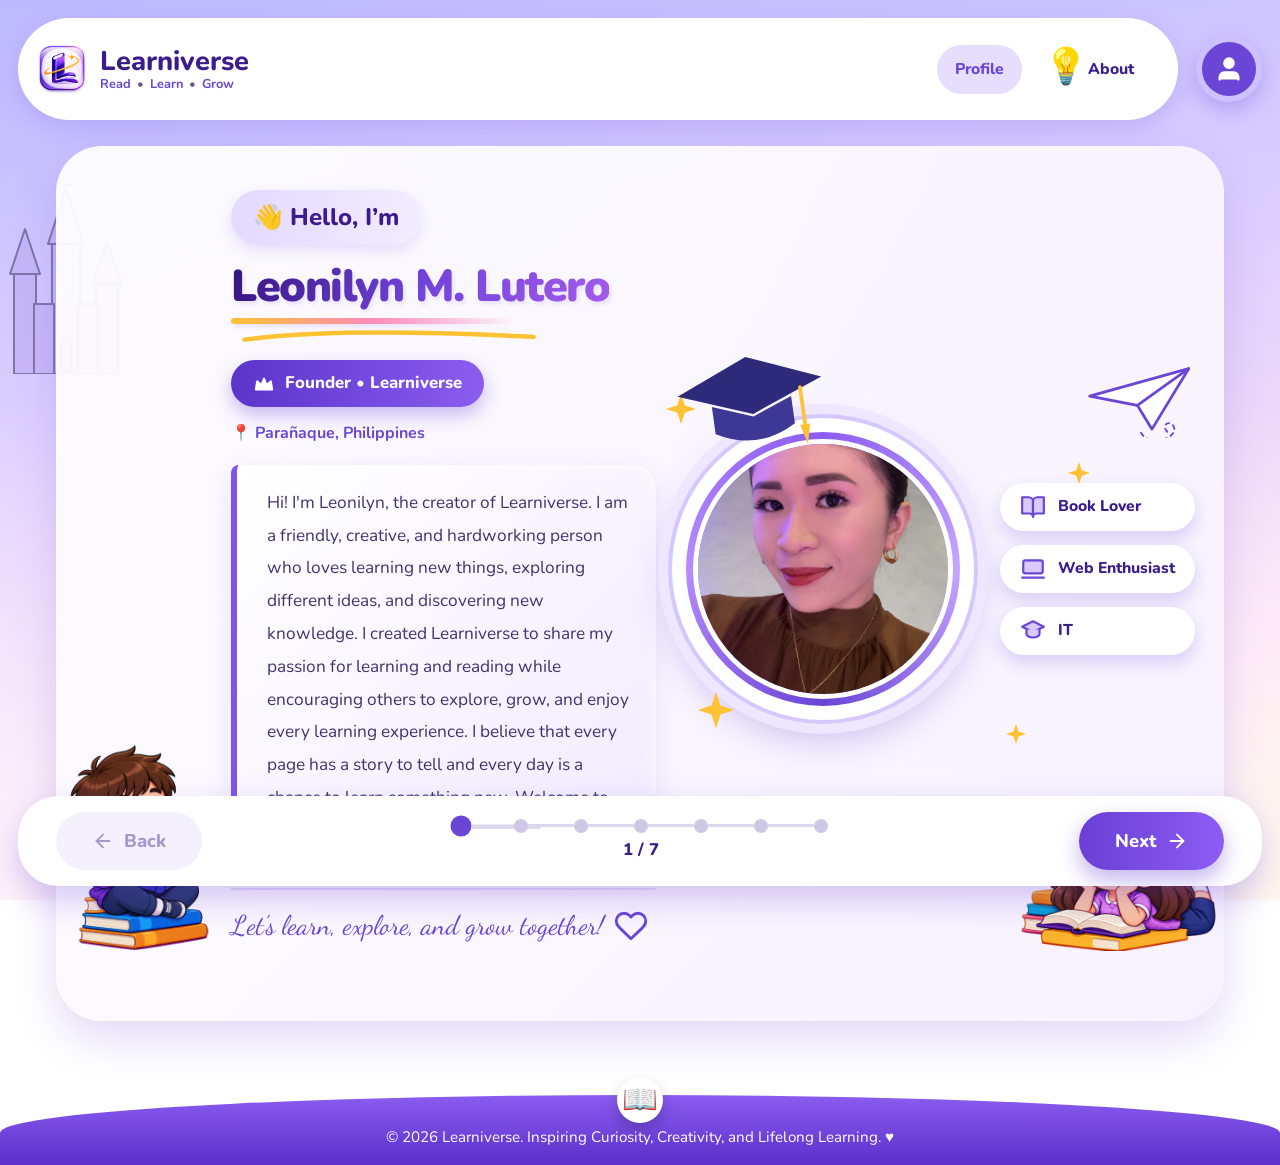
==== index.html @ 3f9af064 "Update print statement from 'Hello' to 'Goodbye'" ====
<!DOCTYPE html>
<html lang="en">
<head>
  <meta charset="UTF-8">
  <meta name="viewport" content="width=device-width, initial-scale=1">
  <title>Leonilyn M. Lutero – Founder, Learniverse</title>
  <link rel="icon" href="LOOGO.png">
  <link rel="preconnect" href="https://fonts.googleapis.com">
  <link href="https://fonts.googleapis.com/css2?family=Nunito:wght@500;700;800&family=Dancing+Script:wght@600&display=swap" rel="stylesheet">
  <link rel="stylesheet" href="style.css">
</head>
<body>

  <!-- TOP BAR -->
  <header class="topbar">
    <div class="nav-pill">
      <a href="index.html" class="brand">
        <img src="LOOGO.png" alt="Learniverse logo"
             onerror="this.replaceWith(Object.assign(document.createElement('span'),{className:'logo-fallback',textContent:'📖'}))">
        <span class="brand-text"><strong>Learniverse</strong><small>Read <i>•</i> Learn <i>•</i> Grow</small></span>
      </a>
<nav class="tabs" aria-label="Main Pages">
  <a href="index.html" class="active">
    <span class="ico"></span> Profile
  </a>

  <a href="about-learniverse.html">
    <span class="ico">💡</span> About
  </a>
</nav>

    </div>
    <button class="avatar-btn" data-go="0" aria-label="Profile">
      <svg viewBox="0 0 24 24"><path d="M20 21v-2a4 4 0 0 0-4-4H8a4 4 0 0 0-4 4v2"/><circle cx="12" cy="7" r="4"/></svg>
    </button>
  </header>

  <!-- STAGE -->
  <main class="stage" id="stage">

    <!-- decorations -->
    <svg class="castle" viewBox="0 0 120 190" aria-hidden="true">
      <g fill="#b9a6f0">
        <rect x="8" y="90" width="22" height="100"/><polygon points="4,90 19,45 34,90"/>
        <rect x="46" y="60" width="28" height="130"/><polygon points="42,60 60,5 78,60"/>
        <rect x="90" y="100" width="22" height="90"/><polygon points="86,100 101,58 116,100"/>
        <rect x="28" y="120" width="20" height="70"/><rect x="72" y="120" width="20" height="70"/>
      </g>
      <path d="M55 190v-30a5 5 0 0 1 10 0v30z" fill="#8f78db"/>
      <line x1="60" y1="5" x2="60" y2="-8" stroke="#8f78db" stroke-width="2"/>
      <polygon points="60,-8 76,-3 60,2" fill="#e58ac6"/>
    </svg>

    <!-- BOY CHARACTER -->
<img
  src="learniverse-boy.png"
  alt="Boy reading a book"
  class="kid boy"
>
    <!-- GIRL CHARACTER -->
<img
  src="learniverse-girl.png"
  alt="Girl reading a book"
  class="kid girl"
>

    <!-- 1. HOME -->
    <section class="panel home active">
      <div class="home-grid">
        <div class="home-text">
          <p class="hello"><span class="wave">👋</span> Hello, I’m</p>
          <h1>Leonilyn M. Lutero</h1>
          <svg class="swoosh" viewBox="0 0 340 20" aria-hidden="true"><path d="M6 13 C 90 2, 220 4, 334 10" stroke="#ffc233" stroke-width="5" fill="none" stroke-linecap="round"/></svg>

          <div class="pill-row">
            <p class="founder"><svg viewBox="0 0 24 24"><path d="M3 18h18l-1.5-9-4.5 4-3-7-3 7-4.5-4z"/></svg> Founder • Learniverse</p>
            <p class="place">📍 Parañaque, Philippines</p>
          </div>

          <p class="about">
   Hi! I'm Leonilyn, the creator of Learniverse. I am a friendly, creative, and hardworking person 
   who loves learning new things, exploring different ideas, and discovering new knowledge. I created 
   Learniverse to share my passion for learning and reading while encouraging others to explore, grow, 
   and enjoy every learning experience. I believe that every page has a story to tell and every day is 
   a chance to learn something new. Welcome to my little world of knowledge and imagination!
          </p>
          <p class="script">Let’s learn, explore, and grow together! <svg viewBox="0 0 24 24"><path d="M20.8 4.6a5.5 5.5 0 0 0-7.8 0L12 5.7l-1-1.1a5.5 5.5 0 0 0-7.8 7.8l1 1.1L12 21l7.8-7.5 1-1.1a5.5 5.5 0 0 0 0-7.8z"/></svg></p>
        </div>

        <div class="photo-stage">
          <svg class="cap" viewBox="0 0 120 90" aria-hidden="true">
            <polygon points="60,6 118,30 60,52 2,30" fill="#2e2a7a"/>
            <path d="M28 42 V64 Q60 82 92 64 V42 L60 54Z" fill="#3d3796"/>
            <path d="M100 36 V66" stroke="#ffc233" stroke-width="3"/><path d="M96 66 L100 82 L104 66Z" fill="#ffc233"/>
          </svg>
          <svg class="plane" viewBox="0 0 120 80" aria-hidden="true">
            <path d="M4 34 L112 4 L72 70 L56 44Z" fill="#fff" stroke="#6a45d6" stroke-width="3" stroke-linejoin="round"/>
            <path d="M112 4 L56 44" stroke="#6a45d6" stroke-width="3"/>
            <path d="M60 74 C 70 90, 100 80, 96 68 C 92 58, 80 66, 90 74" stroke="#6a45d6" stroke-width="2" fill="none" stroke-dasharray="4 5"/>
          </svg>
          <svg class="star s1" viewBox="0 0 24 24"><path d="M12 0 L15 9 L24 12 L15 15 L12 24 L9 15 L0 12 L9 9Z"/></svg>
          <svg class="star s2" viewBox="0 0 24 24"><path d="M12 0 L15 9 L24 12 L15 15 L12 24 L9 15 L0 12 L9 9Z"/></svg>
          <svg class="star s3" viewBox="0 0 24 24"><path d="M12 0 L15 9 L24 12 L15 15 L12 24 L9 15 L0 12 L9 9Z"/></svg>
          <svg class="star s4" viewBox="0 0 24 24"><path d="M12 0 L15 9 L24 12 L15 15 L12 24 L9 15 L0 12 L9 9Z"/></svg>

          <div class="ring-outer"><div class="ring-inner">
            <img src="Ley.jpg" alt="Leonilyn M. Lutero" class="photo"
                 onerror="this.replaceWith(Object.assign(document.createElement('div'),{className:'photo fallback',textContent:'👩‍💻'}))">
          </div></div>
<section class="panel contact">
      <h2>Let’s Connect</h2><svg class="swoosh sm" viewBox="0 0 340 20"><path d="M6 13 C 90 2, 220 4, 334 10" stroke="#ffc233" stroke-width="5" fill="none" stroke-linecap="round"/></svg>
      <p class="intro">Interested in Learniverse or want to collaborate? I would love to hear from you.</p>
      <!-- Replace with your real email address -->
      <a href="mailto:your.email@example.com" class="btn primary">your.email@example.com</a>
      <a href="store.html" class="btn soft">Visit Learniverse</a>
    </section>
          <div class="chips">
            <span class="chip"><svg viewBox="0 0 24 24"><path d="M2 3h6a4 4 0 0 1 4 4v14a3 3 0 0 0-3-3H2z"/><path d="M22 3h-6a4 4 0 0 0-4 4v14a3 3 0 0 1 3-3h7z"/></svg>Book Lover</span>
            <span class="chip"><svg viewBox="0 0 24 24"><rect x="3" y="4" width="18" height="12" rx="2"/><line x1="2" y1="20" x2="22" y2="20"/></svg>Web Enthusiast</span>
            <span class="chip"><svg viewBox="0 0 24 24"><polygon points="12 3 2 8 12 13 22 8"/><path d="M6 10.5V15c0 1.5 3 3 6 3s6-1.5 6-3v-4.5"/></svg>IT</span>
          </div>
        </div>
      </div>
    </section>

   <!-- 2. BOOKS -->
    <section class="panel">
      <h2>Our Books</h2><svg class="swoosh sm" viewBox="0 0 340 20"><path d="M6 13 C 90 2, 220 4, 334 10" stroke="#ffc233" stroke-width="5" fill="none" stroke-linecap="round"/></svg>
      <p class="intro">Learniverse books cover 10 subjects from Kindergarten to Grade 10. Tap a subject to see its topics.</p>
      <div class="subjects">
      <a class="subject" href="topics.html?subject=0" style="--c:#ff7eb6">
        <span class="badge">📚</span>
        <h3>Language &amp; Reading</h3>
        <p>Letters, phonics, grammar, writing, and literature.</p>
        <span class="go">View topics <b>→</b></span>
      </a>
      <a class="subject" href="topics.html?subject=1" style="--c:#ffb703">
        <span class="badge">🔢</span>
        <h3>Mathematics &amp; Logic</h3>
        <p>Numbers, fractions, algebra, geometry, and problem solving.</p>
        <span class="go">View topics <b>→</b></span>
      </a>
      <a class="subject" href="topics.html?subject=2" style="--c:#4cb5f5">
        <span class="badge">🔬</span>
        <h3>Science &amp; Discovery</h3>
        <p>Plants, animals, matter, energy, Earth, and space.</p>
        <span class="go">View topics <b>→</b></span>
      </a>
      <a class="subject" href="topics.html?subject=3" style="--c:#9b5de5">
        <span class="badge">🎨</span>
        <h3>Arts &amp; Creativity</h3>
        <p>Drawing, music, dance, crafts, and theater.</p>
        <span class="go">View topics <b>→</b></span>
      </a>
      <a class="subject" href="topics.html?subject=4" style="--c:#3ddc97">
        <span class="badge">❤️</span>
        <h3>Life Skills &amp; Values</h3>
        <p>Kindness, safety, money smarts, and responsibility.</p>
        <span class="go">View topics <b>→</b></span>
      </a>
      <a class="subject" href="topics.html?subject=5" style="--c:#ff6b6b">
        <span class="badge">✍️</span>
        <h3>Filipino</h3>
        <p>Alpabeto, panitikan, wika, at pagsulat.</p>
        <span class="go">View topics <b>→</b></span>
      </a>
      <a class="subject" href="topics.html?subject=6" style="--c:#00bbf9">
        <span class="badge">🌏</span>
        <h3>Araling Panlipunan</h3>
        <p>Komunidad, kasaysayan, kultura, at ekonomiks.</p>
        <span class="go">View topics <b>→</b></span>
      </a>
      <a class="subject" href="topics.html?subject=7" style="--c:#6a45d6">
        <span class="badge">💻</span>
        <h3>Technology &amp; Computer Skills</h3>
        <p>Typing, internet, web design, and coding.</p>
        <span class="go">View topics <b>→</b></span>
      </a>
      <a class="subject" href="topics.html?subject=8" style="--c:#f15bb5">
        <span class="badge">🏃</span>
        <h3>Physical Education &amp; Health</h3>
        <p>Movement, fitness, sports, and healthy living.</p>
        <span class="go">View topics <b>→</b></span>
      </a>
      <a class="subject" href="topics.html?subject=9" style="--c:#ff9f1c">
        <span class="badge">🛠️</span>
        <h3>TLE / EPP &amp; Entrepreneurship</h3>
        <p>Home skills, gardening, crafts, and business ideas.</p>
        <span class="go">View topics <b>→</b></span>
      </a>
      </div>
    </section>

    <!-- 3. EXPLORE -->
    <section class="panel">
      <h2>Areas of Expertise</h2><svg class="swoosh sm" viewBox="0 0 340 20"><path d="M6 13 C 90 2, 220 4, 334 10" stroke="#ffc233" stroke-width="5" fill="none" stroke-linecap="round"/></svg>
      <p class="intro">My goal is to make learning more accessible, meaningful, and exciting for every child.</p>
      <div class="cards four">
        <article style="--c:#6a45d6"><span class="ico">💻</span><h3>Web Development</h3><p>Designing and building clean, responsive websites that are easy to use on any device.</p></article>
        <article style="--c:#ff7eb6"><span class="ico">📖</span><h3>Educational Content</h3><p>Organizing learning materials into clear categories that support children’s growth.</p></article>
        <article style="--c:#ffb703"><span class="ico">🎨</span><h3>Creative Design</h3><p>Combining color, layout, and imagery to create welcoming learning experiences.</p></article>
        <article style="--c:#3ddc97"><span class="ico">🚀</span><h3>Project Leadership</h3><p>Taking an idea from concept to a complete platform with a clear mission and vision.</p></article>
      </div>
    </section>

    <!-- 4. JOURNEY -->
    <section class="panel">
      <h2>My Journey</h2><svg class="swoosh sm" viewBox="0 0 340 20"><path d="M6 13 C 90 2, 220 4, 334 10" stroke="#ffc233" stroke-width="5" fill="none" stroke-linecap="round"/></svg>
      <div class="timeline">
        <div class="tl"><span class="tl-dot">1</span><div><h3>Discovering Technology</h3><p>Began exploring how websites are designed and built.</p></div></div>
        <div class="tl"><span class="tl-dot">2</span><div><h3>Identifying a Need</h3><p>Saw the importance of enjoyable, accessible reading resources for children.</p></div></div>
        <div class="tl"><span class="tl-dot">3</span><div><h3>Launching Learniverse</h3><p>Created an educational book platform organized into five learning areas.</p></div></div>
        <div class="tl"><span class="tl-dot">4</span><div><h3>Looking Ahead</h3><p>Expanding the library with more books and learning materials.</p></div></div>
      </div>
    </section>

    <!-- 5. VISION -->
    <section class="panel">
      <h2>Mission &amp; Vision</h2><svg class="swoosh sm" viewBox="0 0 340 20"><path d="M6 13 C 90 2, 220 4, 334 10" stroke="#ffc233" stroke-width="5" fill="none" stroke-linecap="round"/></svg>
      <div class="two-col">
        <div class="box"><span class="ico">🎯</span><h3>Our Mission</h3><p>To make learning accessible, enjoyable, and exciting for every child through educational books and creative learning materials.</p></div>
        <div class="box"><span class="ico">🔭</span><h3>Our Vision</h3><p>To become an inspiring online learning space where children can grow, explore their interests, and build a strong foundation for their future.</p></div>
      </div>
    </section>

    <!-- 6. CONTACT -->
    <section class="panel contact">
      <h2>Let’s Connect</h2><svg class="swoosh sm" viewBox="0 0 340 20"><path d="M6 13 C 90 2, 220 4, 334 10" stroke="#ffc233" stroke-width="5" fill="none" stroke-linecap="round"/></svg>
      <p class="intro">Interested in Learniverse or want to collaborate? I would love to hear from you.</p>
      <!-- Replace with your real email address -->
      <a href="mailto:your.email@example.com" class="btn primary">your.email@example.com</a>
      <a href="store.html" class="btn soft">Visit Learniverse</a>
    </section>

  </main>

  <!-- CONTROLS -->
  <div class="controls">
    <button class="btn soft" id="backBtn"><svg viewBox="0 0 24 24"><line x1="19" y1="12" x2="5" y2="12"/><polyline points="12 19 5 12 12 5"/></svg> Back</button>
    <div class="mid"><div class="dots" id="dots"></div><span class="counter" id="counter">1 / 6</span></div>
    <button class="btn primary" id="nextBtn"><span id="nextLabel">Next</span> <svg viewBox="0 0 24 24"><line x1="5" y1="12" x2="19" y2="12"/><polyline points="12 5 19 12 12 19"/></svg></button>
  </div>

  <footer class="site-footer">
    <span class="foot-book">📖</span>
    <p>© 2026 Learniverse. Inspiring Curiosity, Creativity, and Lifelong Learning. ♥</p>
  </footer>

  <script src="auth.js"></script>
</body>
</html>
---- style.css ----
:root {
  --deep: #3b1c8c;
  --purple: #6a45d6;
  --violet: #7c4ddb;
  --lav: #e7defd;
  --lav2: #f3eeff;
  --text: #2b2455;
  --muted: #6d5a86;
  --yellow: #ffc233;
  --pink: #ff5fa2;
}

* { box-sizing: border-box; }
html { scroll-behavior: smooth; }

body {
  margin: 0; min-height: 100vh;
  display: flex; flex-direction: column;
  font-family: "Nunito", "Trebuchet MS", "Segoe UI", Arial, sans-serif;
  color: var(--text); line-height: 1.6;
  background:
    radial-gradient(ellipse at 10% 100%, #ffffffaa 0, transparent 40%),
    radial-gradient(ellipse at 90% 100%, #ffffffaa 0, transparent 40%),
    linear-gradient(170deg, #bdb9ff 0%, #dccfff 38%, #ffe3f3 78%, #fff1d9 100%);
  background-attachment: fixed;
  overflow-x: hidden;
}
svg { fill: none; stroke: currentColor; stroke-width: 2; stroke-linecap: round; stroke-linejoin: round; }

/* ===== Top bar ===== */
.topbar { display: flex; align-items: center; gap: 18px; max-width: 1400px; width: 100%; margin: 18px auto 0; padding: 0 18px; }
.nav-pill {
  flex: 1; display: flex; align-items: center; justify-content: space-between; gap: 14px;
  background: #fff; border-radius: 999px; padding: 8px 26px 8px 18px;
  box-shadow: 0 8px 24px rgba(106, 69, 214, .18);
}
.brand { display: flex; align-items: center; gap: 12px; text-decoration: none; color: var(--deep); }
.brand img { height: 52px; width: auto; }
.logo-fallback { font-size: 2.2rem; }
.brand-text { display: flex; flex-direction: column; line-height: 1.1; }
.brand-text strong { font-size: 1.7rem; font-weight: 800; color: var(--deep); }
.brand-text small { font-size: .8rem; font-weight: 700; color: var(--purple); }
.brand-text i { font-style: normal; margin: 0 3px; color: var(--muted); }


/* ===== Main Navigation ===== */
.tabs {
  display: flex;
  align-items: center;
  gap: 4px;
}

.tabs a {
  display: flex;
  align-items: center;
  justify-content: center;
  text-decoration: none;
  font: inherit;
  font-weight: 800;
  font-size: .98rem;
  color: var(--deep);
  padding: 12px 18px;
  border-radius: 999px;
  transition: background .2s, transform .15s;
  white-space: nowrap;
}

.tabs a:hover {
  background: var(--lav2);
  transform: translateY(-1px);
}

.tabs a.active {
  background: var(--lav);
  color: var(--purple);
}


.avatar-btn {
  flex: 0 0 auto; width: 66px; height: 66px; border-radius: 50%; cursor: pointer;
  border: 6px solid #cdc2ff; background: var(--purple); color: #fff;
  display: flex; align-items: center; justify-content: center;
  box-shadow: 0 8px 20px rgba(106, 69, 214, .3);
}
.avatar-btn svg { width: 28px; height: 28px; fill: #fff; }

/* ===== Stage + cards ===== */
.stage { position: relative; flex: 1; max-width: 1400px; width: 100%; margin: 26px auto 0; padding: 0 56px; }

.panel {
  display: none; position: relative; z-index: 2;
  min-height: 540px;
  background: linear-gradient(135deg, #ffffffee, #f7f1ffee);
  border-radius: 46px; padding: 44px 64px 74px;
  box-shadow: 0 18px 44px rgba(106, 69, 214, .2);
}
.panel.active { display: block; animation: slideIn .5s ease; }
.panel.back.active { animation: slideBack .5s ease; }
@keyframes slideIn   { from { opacity: 0; transform: translateX(46px); }  to { opacity: 1; transform: none; } }
@keyframes slideBack { from { opacity: 0; transform: translateX(-46px); } to { opacity: 1; transform: none; } }

h1, h2, h3 { color: var(--deep); margin: 0; }
h2 { font-size: 2.3rem; font-weight: 800; }
.swoosh { display: block; width: 300px; max-width: 80%; height: 18px; stroke: none; margin: -4px 0 14px 8px; }
.swoosh.sm { width: 170px; margin-bottom: 18px; }
.intro { color: var(--muted); font-size: 1.08rem; margin: 0 0 22px; max-width: 640px; }

/* ===== Home ===== */
.panel.home { padding-left: 175px; padding-right: 28px; }
.home-grid { display: grid; grid-template-columns: minmax(0, 1fr) 530px; gap: 10px; align-items: center; }
.hello {
  display: inline-block; margin: 0 0 6px; padding: 8px 22px; border-radius: 999px;
  background: linear-gradient(90deg, #e4d9ff, #f3ecff);
  font-size: 1.5rem; font-weight: 800; color: var(--deep);
  box-shadow: 0 6px 14px rgba(106, 69, 214, .15);
}
.wave { display: inline-block; transform-origin: 70% 70%; animation: wave 2.4s ease-in-out infinite; }
@keyframes wave { 0%,60%,100% { transform: rotate(0); } 10%,30% { transform: rotate(16deg); } 20%,40% { transform: rotate(-10deg); } 50% { transform: rotate(8deg); } }

/* UNIQUE NAME DESIGN */
.home-text h1 {
  display: inline-block;
  position: relative;
  white-space: normal;
  font-size: clamp(2.2rem, 3.5vw, 3.5rem);
  font-weight: 900;
  line-height: 1.15;
  letter-spacing: -1.5px;
  margin: 10px 0 20px;

  background: linear-gradient(
    110deg,
    #35147e,
    #7143db,
    #a35bea
  );

  -webkit-background-clip: text;
  background-clip: text;
  color: transparent;

  filter: drop-shadow(2px 3px 2px #6a45d620);
}

.home-text h1::after {
  content: "";
  position: absolute;
  bottom: -12px;
  left: 0;
  width: 75%;
  height: 6px;
  border-radius: 20px;
  background: linear-gradient(
    90deg,
    #ffc233,
    #ff8bba,
    transparent
  );
}
.pill-row { display: flex; align-items: center; flex-wrap: wrap; gap: 14px; margin: 6px 0 18px; }
.founder {
  display: inline-flex; align-items: center; gap: 10px; margin: 0;
  background: linear-gradient(90deg, #5b34c9, #8b5cf0); color: #fff;
  padding: 10px 22px; border-radius: 999px; font-weight: 800; font-size: 1.05rem;
  box-shadow: 0 8px 18px rgba(106, 69, 214, .35);
}
.founder svg { width: 22px; height: 22px; fill: #fff; stroke: #fff; }
.place { margin: 0; font-weight: 700; color: var(--purple); }

/* UNIQUE LEARNIVERSE DESCRIPTION CARD */
.about {
  position: relative;
  font-size: 1.08rem;
  line-height: 1.9;
  color: #40336d;

  max-width: 580px;
  margin: 18px 0 18px;
  padding: 22px 25px 22px 30px;

  background: linear-gradient(
    135deg,
    #ffffffed,
    #f1eaffed
  );

  border-left: 6px solid #8054e8;
  border-radius: 8px 24px 24px 8px;

  box-shadow:
    0 8px 25px rgba(106, 69, 214, .12),
    inset 0 0 15px rgba(255, 255, 255, .8);

  transition: transform .3s ease, box-shadow .3s ease;
}

.about:hover {
  transform: translateY(-4px);
  box-shadow: 0 14px 30px rgba(106, 69, 214, .2);
}
.script {
  display: flex; align-items: center; gap: 10px; margin: 0; padding-top: 14px;
  border-top: 2px solid #e4dcf7; max-width: 560px;
  font-family: "Dancing Script", "Brush Script MT", "Segoe Script", cursive;
  font-size: 1.7rem; color: var(--purple); white-space: nowrap;
}
.script svg { width: 34px; height: 34px; flex: 0 0 auto; }

/* photo area */
.photo-stage { position: relative; display: flex; align-items: center; justify-content: center; min-height: 380px; }
.ring-outer {
  flex: 0 0 auto; aspect-ratio: 1; width: 310px; height: 310px; border-radius: 50%; padding: 14px;
  background: #fff; border: 4px solid #d7c7ff; box-shadow: 0 0 0 10px #efe7ff, 0 16px 36px rgba(106, 69, 214, .3);
  animation: floaty 5s ease-in-out infinite;
}
.ring-inner { width: 100%; height: 100%; border-radius: 50%; padding: 7px; background: conic-gradient(#8b5cf0, #c7a6ff, #6a45d6, #b58cff, #8b5cf0); animation: spin 10s linear infinite; }
.photo { display: block; width: 100%; height: 100%; object-fit: cover; border-radius: 50%; border: 5px solid #fff; animation: spinRev 10s linear infinite; }
.photo.fallback { display: flex; align-items: center; justify-content: center; font-size: 6rem; background: linear-gradient(135deg, #e7defd, #ffe3f3); }
@keyframes spin    { to { transform: rotate(360deg); } }
@keyframes spinRev { to { transform: rotate(-360deg); } }
@keyframes floaty  { 0%,100% { transform: translateY(0); } 50% { transform: translateY(-10px); } }

.cap { position: absolute; width: 150px; top: -30px; left: 2%; z-index: 4; stroke: none; fill: none; transform: rotate(-8deg); animation: floaty 4.5s ease-in-out infinite; }
.plane { position: absolute; width: 110px; top: -14px; right: 0; z-index: 4; animation: fly 5s ease-in-out infinite; }
@keyframes fly { 0%,100% { transform: translate(0,0) rotate(-4deg); } 50% { transform: translate(10px,-12px) rotate(4deg); } }

.star { position: absolute; width: 30px; height: 30px; fill: var(--yellow); stroke: none; animation: twinkle 3s ease-in-out infinite; z-index: 3; }
.s1 { top: 4%; left: 0; } .s2 { top: 22%; right: 20%; width: 22px; height: 22px; animation-delay: -1s; }
.s3 { bottom: 8%; left: 6%; width: 36px; height: 36px; animation-delay: -2s; } .s4 { bottom: 4%; right: 32%; width: 20px; height: 20px; animation-delay: -.5s; }
@keyframes twinkle { 0%,100% { transform: scale(.7) rotate(0); opacity: .5; } 50% { transform: scale(1.2) rotate(45deg); opacity: 1; } }

.chips { display: flex; flex-direction: column; gap: 14px; z-index: 5; margin-left: 22px; }
.chip {
  white-space: nowrap; display: flex; align-items: center; gap: 12px; background: #fff; color: var(--deep);
  padding: 11px 20px; border-radius: 999px; font-weight: 800; font-size: .98rem;
  box-shadow: 0 8px 18px rgba(106, 69, 214, .22); animation: bob 4.5s ease-in-out infinite;
}
.chip:nth-child(2) { animation-delay: -1.5s; } .chip:nth-child(3) { animation-delay: -3s; }
.chip svg { width: 26px; height: 26px; color: var(--purple); fill: #d8c9ff; }
@keyframes bob { 0%,100% { transform: translateX(0); } 50% { transform: translateX(-8px); } }

/* ===== Other pages ===== */
.cards { display: grid; gap: 18px; }
.cards.five { grid-template-columns: repeat(auto-fit, minmax(190px, 1fr)); }
.cards.four { grid-template-columns: repeat(auto-fit, minmax(220px, 1fr)); }
.cards article {
  background: #fff; border-radius: 26px; padding: 22px 20px; border-top: 6px solid var(--c, var(--purple));
  box-shadow: 0 10px 22px rgba(106, 69, 214, .13); transition: transform .2s, box-shadow .2s;
}
.cards article:hover { transform: translateY(-6px); box-shadow: 0 16px 28px rgba(106, 69, 214, .22); }
.ico { display: block; font-size: 2.2rem; margin-bottom: 6px; }
.cards h3, .box h3 { font-size: 1.15rem; margin-bottom: 4px; }
.cards p, .box p { margin: 0; color: var(--muted); font-size: .96rem; }

.timeline { display: grid; gap: 16px; max-width: 680px; }
.tl { display: flex; gap: 16px; align-items: center; background: #fff; border-radius: 24px; padding: 16px 20px; box-shadow: 0 8px 18px rgba(106, 69, 214, .12); }
.tl-dot { flex: 0 0 auto; width: 42px; height: 42px; border-radius: 50%; background: linear-gradient(135deg, #7c4ddb, #ff5fa2); color: #fff; font-weight: 800; display: flex; align-items: center; justify-content: center; }
.tl h3 { font-size: 1.1rem; } .tl p { margin: 0; color: var(--muted); }

.two-col { display: grid; grid-template-columns: repeat(auto-fit, minmax(280px, 1fr)); gap: 20px; }
.box { background: #fff; border-radius: 28px; padding: 26px; box-shadow: 0 10px 22px rgba(106, 69, 214, .13); border-left: 6px solid var(--yellow); }

.panel.contact { text-align: center; }
.panel.contact .swoosh { margin-left: auto; margin-right: auto; }
.panel.contact .intro { margin-left: auto; margin-right: auto; }

/* ===== Buttons ===== */
.btn {
  display: inline-flex; align-items: center; justify-content: center; gap: 10px; cursor: pointer;
  border: 0; font: inherit; font-weight: 800; font-size: 1.15rem; text-decoration: none;
  padding: 14px 36px; border-radius: 999px; transition: transform .15s, box-shadow .2s;
}
.btn svg { width: 22px; height: 22px; }
.btn:hover { transform: translateY(-2px); }
.btn.primary { background: linear-gradient(90deg, #6a3fd6, #8d5cf5); color: #fff; box-shadow: 0 10px 22px rgba(106, 69, 214, .4); }
.btn.soft { background: var(--lav); color: var(--deep); }
.btn:disabled { opacity: .45; cursor: default; transform: none; }
.panel.contact .btn { margin: 6px; }

/* ===== Controls ===== */
.controls {
  position: sticky; bottom: 14px; z-index: 6;
  display: flex; align-items: center; justify-content: space-between; gap: 16px;
  max-width: 1260px; width: calc(100% - 36px); margin: -46px auto 0;
  background: #fff; border-radius: 40px; padding: 16px 38px;
  box-shadow: 0 14px 34px rgba(106, 69, 214, .28);
}
.mid { display: flex; flex-direction: column; align-items: center; gap: 4px; }
.dots { display: flex; align-items: center; }
.dots button {
  position: relative; width: 14px; height: 14px; padding: 0; border: 0; border-radius: 50%;
  background: #cfc8e4; cursor: pointer; margin-right: 46px; transition: transform .2s, background .3s;
}
.dots button:last-child { margin-right: 0; }
.dots button:not(:last-child)::after { content: ""; position: absolute; left: 100%; top: 50%; width: 46px; height: 3px; margin-top: -1.5px; background: #ddd7ee; }
.dots button.done { background: var(--violet); }
.dots button.done::after { background: var(--violet); }
.dots button.current { background: var(--purple); transform: scale(1.5); }
.counter { font-weight: 800; color: var(--deep); font-size: 1.05rem; }

/* ===== Footer ===== */
.site-footer {
  position: relative; margin-top: 30px; padding: 30px 16px 16px; text-align: center; color: #fff; font-size: .95rem;
  background: linear-gradient(180deg, #8a5cf0, #5b2fc9);
  border-radius: 50% 50% 0 0 / 38px 38px 0 0;
}
.site-footer p { margin: 0; }
.foot-book { position: absolute; top: -18px; left: 50%; transform: translateX(-50%); font-size: 1.8rem; background: #fff; border-radius: 50%; width: 46px; height: 46px; display: flex; align-items: center; justify-content: center; box-shadow: 0 6px 14px rgba(0,0,0,.2); }


/* ===== Decorations ===== */
.castle {
    position: absolute;
    left: 6px;
    top: 38px;
    width: 120px;
    z-index: 1;
    opacity: .5;
}

/* Boy and Girl inside the white panel */
.kid {
    position: absolute;
    z-index: 4;
    bottom: 70px;
    height: auto;
    object-fit: contain;
    pointer-events: none;
    transition: opacity .3s;
}

/* Boy - Left Side */
.boy {
    left: 60px;
    width: 190px;
}

/* Girl - Right Side */
.girl {
    right: 60px;
    width: 200px;
}

/* Hide characters on other pages */
.stage:has(.panel.home:not(.active)) .castle,
.stage:has(.panel.home:not(.active)) .kid {
    opacity: 0;
}

/* Keep characters visible on smaller screens */
@media (max-width: 1080px) {
    .kid {
        display: block;
    }

    .boy {
        width: 125px;
        left: -5px;
    }

    .girl {
        width: 145px;
        right: -5px;
    }
}


/* ===== Small screens ===== */
@media (max-width: 1080px) {
  .home-text h1, .script { white-space: normal; }
  .panel.home { padding-left: 32px; padding-right: 32px; }
  .home-grid { grid-template-columns: 1fr; text-align: center; }
  .tabs a {
  padding: 9px 10px;
  font-size: .85rem;
}
  .stage { padding: 0 20px; }
  .panel { padding: 36px 32px 70px; }
  .kid {
    display: block;
    bottom: 70px;
}

.boy {
    width: 110px;
    left: 10px;
}

.girl {
    width: 120px;
    right: 10px;
}

.castle {
    display: none;
}
}
@media (max-width: 820px) {
  .home-grid { grid-template-columns: 1fr; text-align: center; }
  .pill-row, .script { justify-content: center; }
  .about, .script { margin-left: auto; margin-right: auto; }
  .swoosh { margin-left: auto; margin-right: auto; }
  .chips { margin-left: 0; flex-direction: row; flex-wrap: wrap; justify-content: center; margin-top: 18px; }
  .photo-stage { flex-direction: column; min-height: 0; }
  .ring-outer { width: 260px; height: 260px; }
  .cap { width: 110px; left: 12%; } .plane { width: 80px; right: 4%; }
  .brand-text small { display: none; }
}
@media (max-width: 560px) {
  .topbar { gap: 8px; padding: 0 10px; }
  .avatar-btn { display: none; }
  .nav-pill { padding: 6px 12px; }
  .brand-text strong { font-size: 1.25rem; }
  .brand img { height: 38px; }
  .panel { padding: 28px 18px 66px; border-radius: 32px; }
  .controls { padding: 12px 14px; }
  .btn { padding: 12px 20px; font-size: 1rem; }
  .dots button { margin-right: 18px; } .dots button:not(:last-child)::after { width: 18px; }
  .tabs {
  flex-wrap: wrap;
  justify-content: center;
}

.tabs a {
  font-size: .75rem;
  padding: 7px 9px;
}
}
@media (prefers-reduced-motion: reduce) { * { animation: none !important; } }

@media (max-width: 820px) {
  .home-text h1 {
    font-size: 2.3rem;
    text-align: center;
  }

  .home-text h1::after {
    left: 50%;
    transform: translateX(-50%);
  }

  .about {
    text-align: left;
    font-size: 1rem;
    padding: 18px 20px;
    line-height: 1.8;
  }
}
/* ===== Our Books: 10 subject cards (add to the end of style.css) ===== */
.subjects {
  display: grid;
  grid-template-columns: repeat(5, 1fr);
  gap: 16px;
}
.subject {
  position: relative; overflow: hidden;
  display: flex; flex-direction: column; align-items: flex-start;
  background: #fff; border-radius: 24px; padding: 20px 16px 16px;
  text-decoration: none; color: inherit;
  box-shadow: 0 10px 22px rgba(106, 69, 214, .13);
  transition: transform .2s, box-shadow .2s;
}
.subject::before {
  content: ""; position: absolute; left: 0; right: 0; top: 0; height: 6px; background: var(--c, #6a45d6);
}
.subject:hover { transform: translateY(-6px); box-shadow: 0 16px 28px rgba(106, 69, 214, .24); }
.subject .badge {
  width: 54px; height: 54px; border-radius: 18px; margin-bottom: 10px;
  display: flex; align-items: center; justify-content: center; font-size: 1.8rem;
  background: #f3eeff;
  background: color-mix(in srgb, var(--c, #6a45d6) 20%, #fff);
}
.subject h3 { font-size: 1.02rem; line-height: 1.25; margin-bottom: 4px; }
.subject p { margin: 0 0 12px; color: var(--muted); font-size: .88rem; line-height: 1.5; flex: 1; }
.subject .go { font-weight: 800; font-size: .88rem; color: var(--purple); }
.subject .go b { display: inline-block; transition: transform .2s; }
.subject:hover .go b { transform: translateX(5px); }

@media (max-width: 1080px) { .subjects { grid-template-columns: repeat(3, 1fr); } }
@media (max-width: 760px)  { .subjects { grid-template-columns: repeat(2, 1fr); } }
@media (max-width: 440px)  { .subjects { grid-template-columns: 1fr; } }
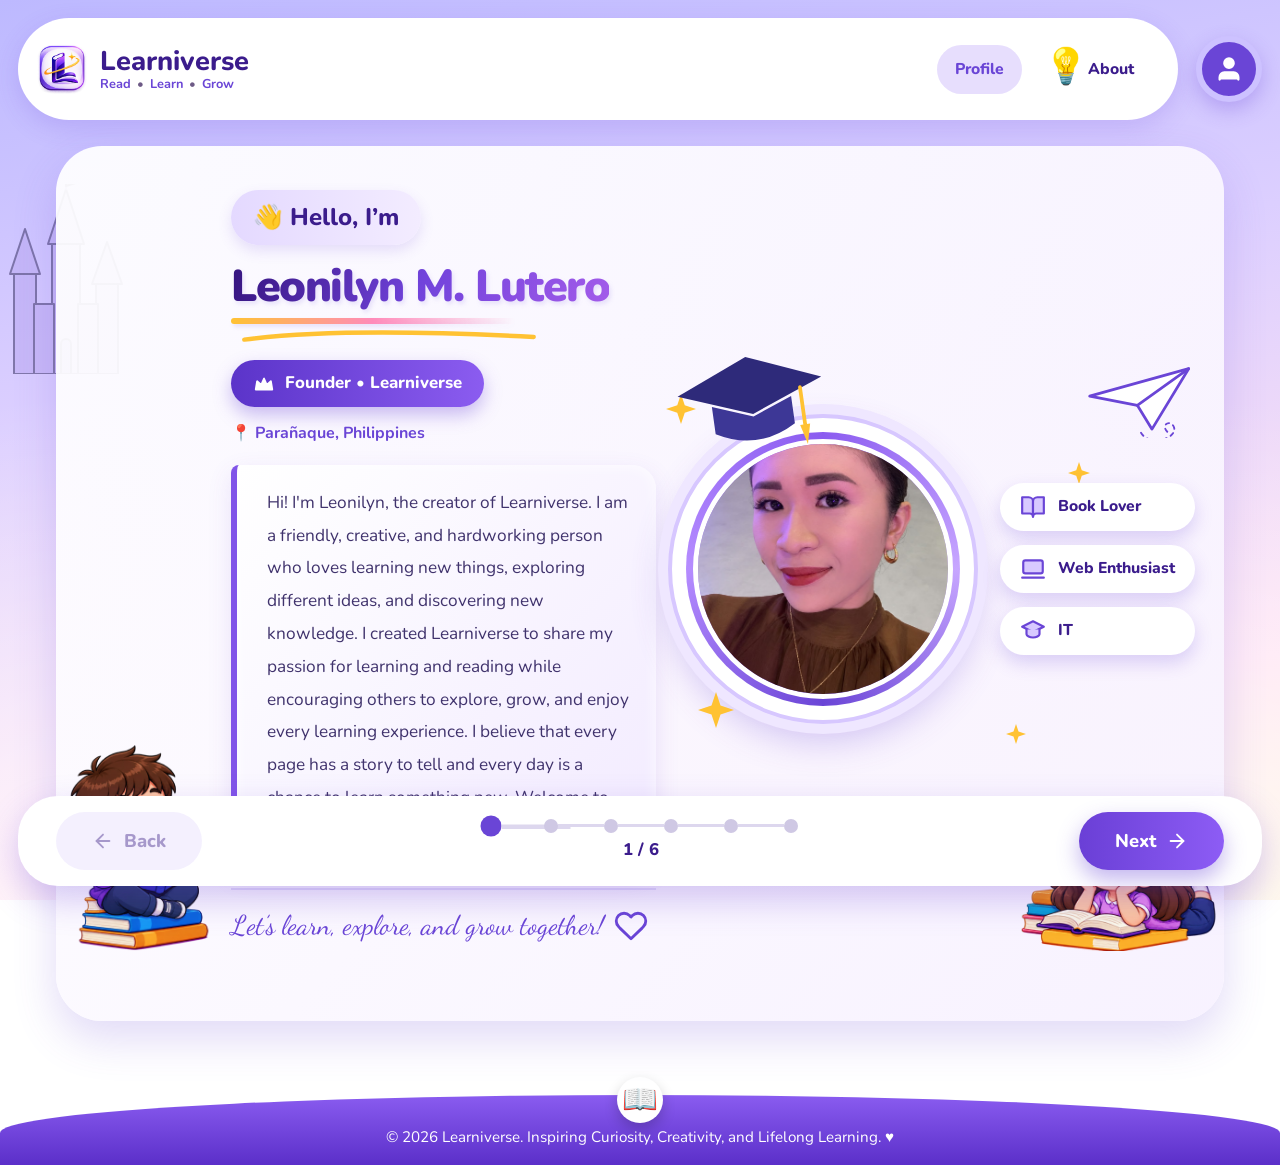
==== commit 8bb06b18: "Update fmt.Println message from 'Hello' to 'Goodbye'" ====
--- a/index.html
+++ b/index.html
@@ -107,13 +107,7 @@
             <img src="Ley.jpg" alt="Leonilyn M. Lutero" class="photo"
                  onerror="this.replaceWith(Object.assign(document.createElement('div'),{className:'photo fallback',textContent:'👩‍💻'}))">
           </div></div>
-<section class="panel contact">
-      <h2>Let’s Connect</h2><svg class="swoosh sm" viewBox="0 0 340 20"><path d="M6 13 C 90 2, 220 4, 334 10" stroke="#ffc233" stroke-width="5" fill="none" stroke-linecap="round"/></svg>
-      <p class="intro">Interested in Learniverse or want to collaborate? I would love to hear from you.</p>
-      <!-- Replace with your real email address -->
-      <a href="mailto:your.email@example.com" class="btn primary">your.email@example.com</a>
-      <a href="store.html" class="btn soft">Visit Learniverse</a>
-    </section>
+          
           <div class="chips">
             <span class="chip"><svg viewBox="0 0 24 24"><path d="M2 3h6a4 4 0 0 1 4 4v14a3 3 0 0 0-3-3H2z"/><path d="M22 3h-6a4 4 0 0 0-4 4v14a3 3 0 0 1 3-3h7z"/></svg>Book Lover</span>
             <span class="chip"><svg viewBox="0 0 24 24"><rect x="3" y="4" width="18" height="12" rx="2"/><line x1="2" y1="20" x2="22" y2="20"/></svg>Web Enthusiast</span>
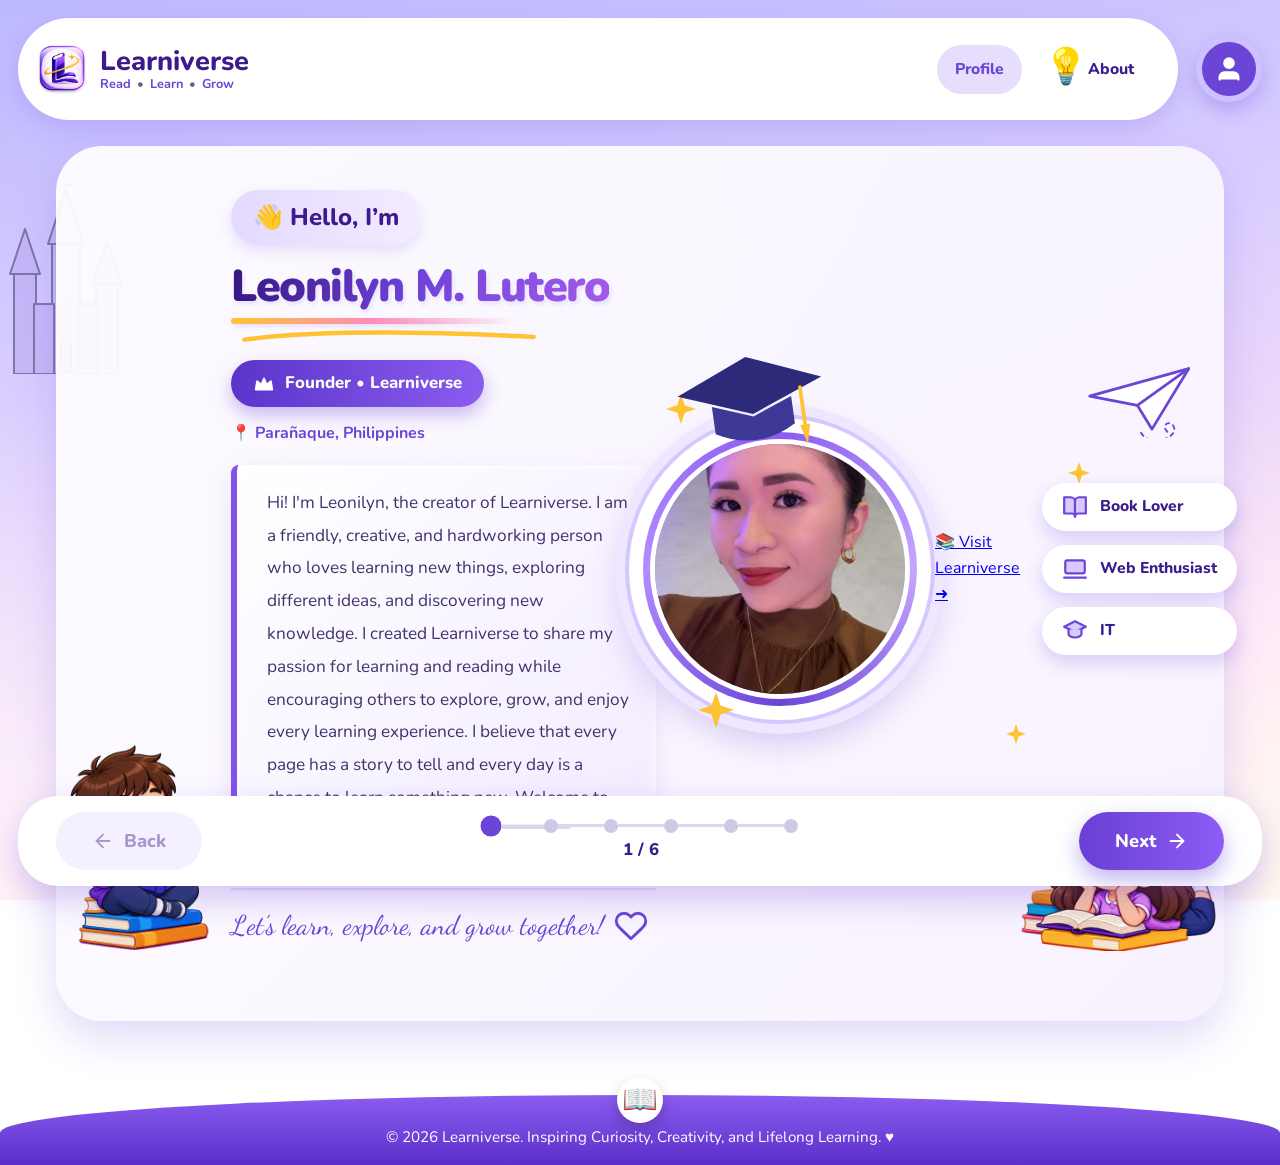
==== commit 96e52698: "Update print statement from 'Hello' to 'Goodbye'" ====
--- a/index.html
+++ b/index.html
@@ -107,7 +107,12 @@
             <img src="Ley.jpg" alt="Leonilyn M. Lutero" class="photo"
                  onerror="this.replaceWith(Object.assign(document.createElement('div'),{className:'photo fallback',textContent:'👩‍💻'}))">
           </div></div>
-          
+          <!-- ANIMATED VISIT LEARNIVERSE BUTTON -->
+<a href="store.html" class="visit-learniverse-btn">
+  <span class="visit-icon">📚</span>
+  <span>Visit Learniverse</span>
+  <span class="visit-arrow">➜</span>
+</a>
           <div class="chips">
             <span class="chip"><svg viewBox="0 0 24 24"><path d="M2 3h6a4 4 0 0 1 4 4v14a3 3 0 0 0-3-3H2z"/><path d="M22 3h-6a4 4 0 0 0-4 4v14a3 3 0 0 1 3-3h7z"/></svg>Book Lover</span>
             <span class="chip"><svg viewBox="0 0 24 24"><rect x="3" y="4" width="18" height="12" rx="2"/><line x1="2" y1="20" x2="22" y2="20"/></svg>Web Enthusiast</span>
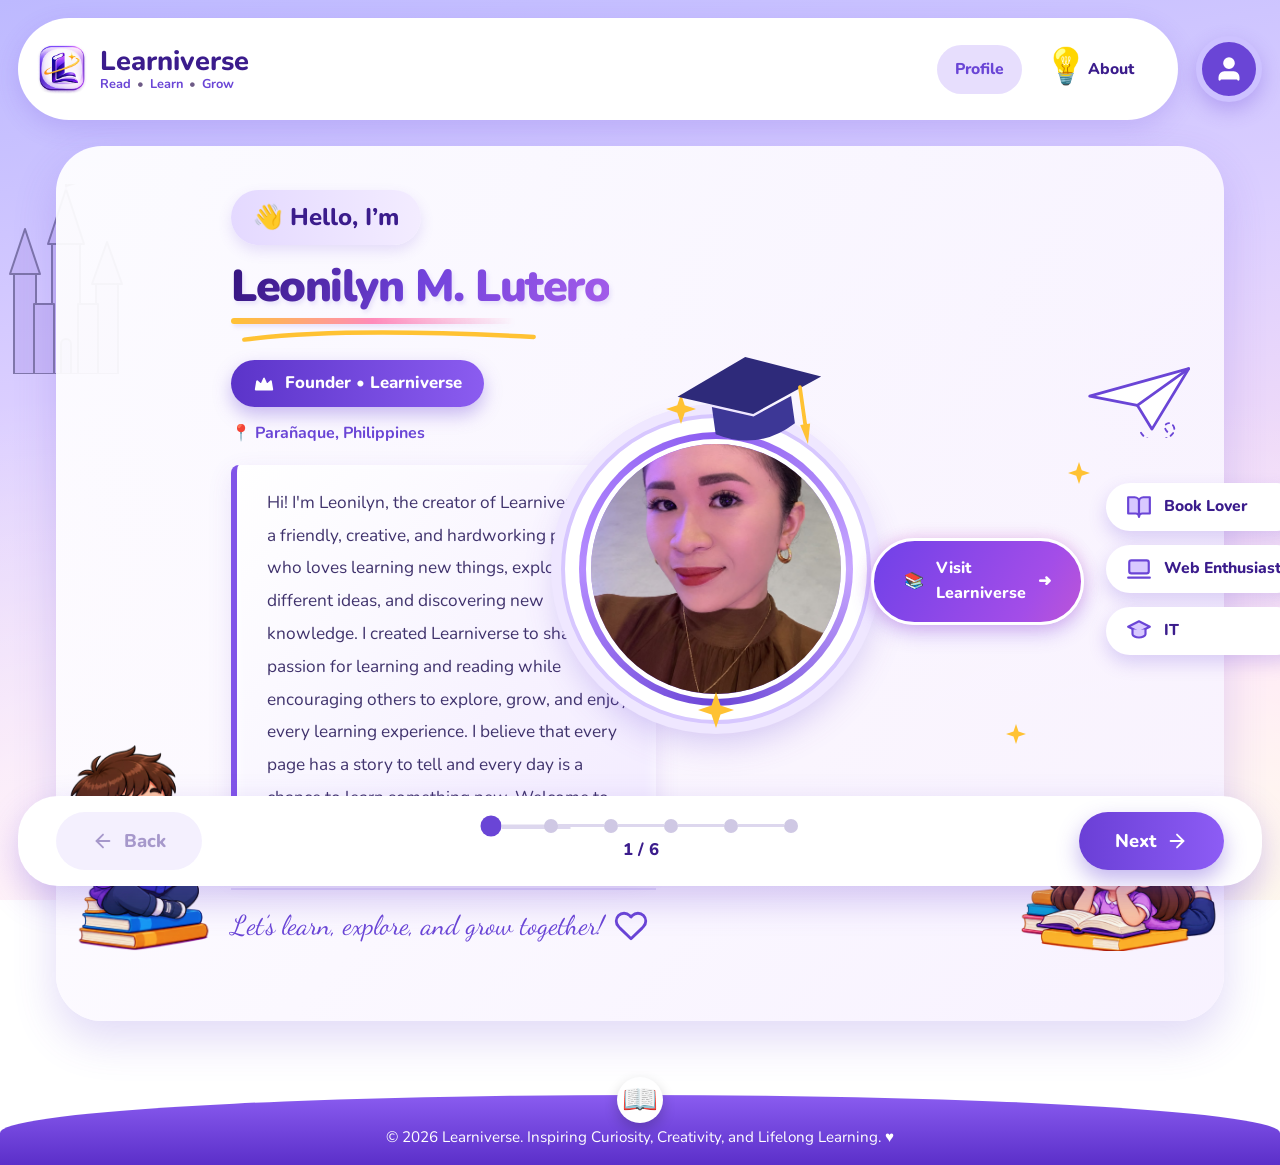
==== commit 37cfec03: "Update print statement from 'Hello' to 'Goodbye'" ====
--- a/index.html
+++ b/index.html
@@ -103,17 +103,20 @@
           <svg class="star s3" viewBox="0 0 24 24"><path d="M12 0 L15 9 L24 12 L15 15 L12 24 L9 15 L0 12 L9 9Z"/></svg>
           <svg class="star s4" viewBox="0 0 24 24"><path d="M12 0 L15 9 L24 12 L15 15 L12 24 L9 15 L0 12 L9 9Z"/></svg>
 
-          <div class="ring-outer"><div class="ring-inner">
-            <img src="Ley.jpg" alt="Leonilyn M. Lutero" class="photo"
-                 onerror="this.replaceWith(Object.assign(document.createElement('div'),{className:'photo fallback',textContent:'👩‍💻'}))">
-          </div></div>
-          <!-- ANIMATED VISIT LEARNIVERSE BUTTON -->
+         <div class="ring-outer">
+  <div class="ring-inner">
+    <img src="Ley.jpg" alt="Leonilyn M. Lutero" class="photo">
+  </div>
+</div>
+
+<!-- BUTTON DIRECTLY UNDER PROFILE PICTURE -->
 <a href="store.html" class="visit-learniverse-btn">
-  <span class="visit-icon">📚</span>
-  <span>Visit Learniverse</span>
-  <span class="visit-arrow">➜</span>
+  <span>📚</span>
+  Visit Learniverse
+  <span>➜</span>
 </a>
-          <div class="chips">
+
+<div class="chips">
             <span class="chip"><svg viewBox="0 0 24 24"><path d="M2 3h6a4 4 0 0 1 4 4v14a3 3 0 0 0-3-3H2z"/><path d="M22 3h-6a4 4 0 0 0-4 4v14a3 3 0 0 1 3-3h7z"/></svg>Book Lover</span>
             <span class="chip"><svg viewBox="0 0 24 24"><rect x="3" y="4" width="18" height="12" rx="2"/><line x1="2" y1="20" x2="22" y2="20"/></svg>Web Enthusiast</span>
             <span class="chip"><svg viewBox="0 0 24 24"><polygon points="12 3 2 8 12 13 22 8"/><path d="M6 10.5V15c0 1.5 3 3 6 3s6-1.5 6-3v-4.5"/></svg>IT</span>
--- a/style.css
+++ b/style.css
@@ -479,3 +479,96 @@
 @media (max-width: 1080px) { .subjects { grid-template-columns: repeat(3, 1fr); } }
 @media (max-width: 760px)  { .subjects { grid-template-columns: repeat(2, 1fr); } }
 @media (max-width: 440px)  { .subjects { grid-template-columns: 1fr; } }
+/* ANIMATED VISIT LEARNIVERSE BUTTON */
+.visit-learniverse-btn {
+    display: inline-flex;
+    align-items: center;
+    justify-content: center;
+    gap: 12px;
+
+    margin-top: 25px;
+    padding: 15px 30px;
+
+    color: white;
+    text-decoration: none;
+    font-family: 'Nunito', sans-serif;
+    font-size: 16px;
+    font-weight: 800;
+
+    background: linear-gradient(
+        120deg,
+        #7041e8,
+        #a34de8,
+        #ec65b7,
+        #ffad5c,
+        #7041e8
+    );
+
+    background-size: 300% 300%;
+    border: 3px solid white;
+    border-radius: 50px;
+
+    box-shadow:
+        0 8px 20px rgba(112, 65, 232, 0.30),
+        0 0 15px rgba(236, 101, 183, 0.25);
+
+    animation:
+        colorfulGradient 5s ease infinite,
+        buttonFloat 2s ease-in-out infinite;
+
+    transition: transform 0.3s ease, box-shadow 0.3s ease;
+}
+
+/* Color-changing background */
+@keyframes colorfulGradient {
+    0% {
+        background-position: 0% 50%;
+    }
+    50% {
+        background-position: 100% 50%;
+    }
+    100% {
+        background-position: 0% 50%;
+    }
+}
+
+/* Floating animation */
+@keyframes buttonFloat {
+    0%, 100% {
+        transform: translateY(0);
+    }
+    50% {
+        transform: translateY(-5px);
+    }
+}
+
+/* Hover effect */
+.visit-learniverse-btn:hover {
+    transform: scale(1.08);
+    box-shadow:
+        0 12px 28px rgba(112, 65, 232, 0.40),
+        0 0 25px rgba(236, 101, 183, 0.50);
+}
+
+/* Button icons */
+.visit-learniverse-btn .visit-icon {
+    font-size: 21px;
+}
+
+.visit-learniverse-btn .visit-arrow {
+    font-size: 20px;
+    transition: transform 0.3s ease;
+}
+
+.visit-learniverse-btn:hover .visit-arrow {
+    transform: translateX(6px);
+}
+
+/* Mobile adjustment */
+@media (max-width: 600px) {
+    .visit-learniverse-btn {
+        font-size: 14px;
+        padding: 12px 23px;
+        margin-top: 20px;
+    }
+}
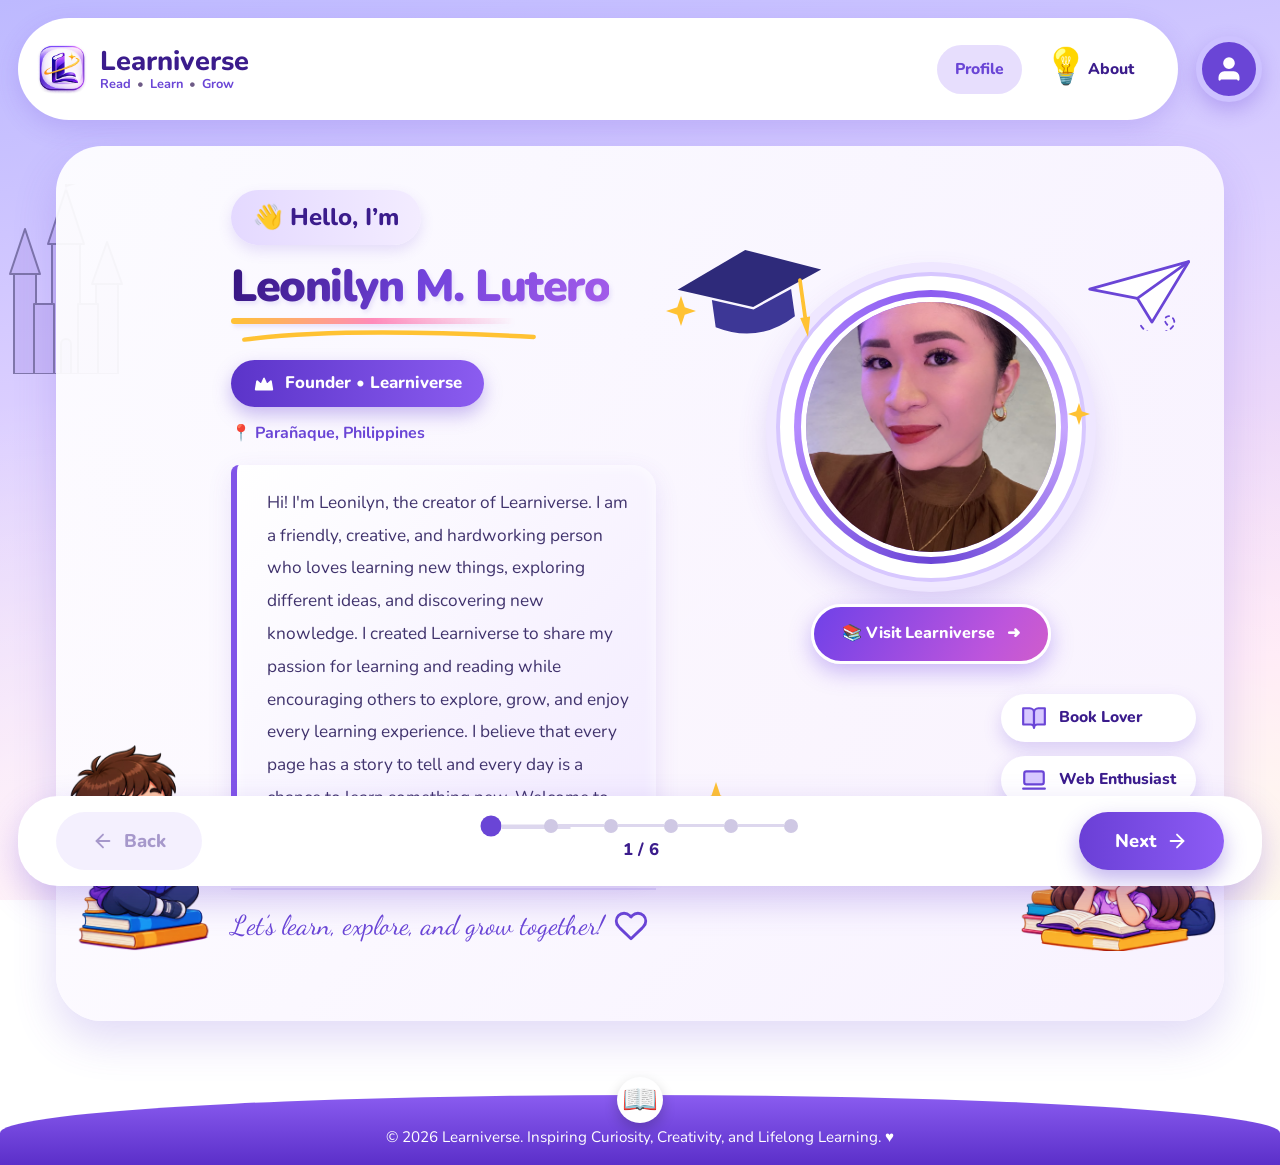
==== commit ae2b583f: "Update fmt.Println message from 'Hello' to 'Goodbye'" ====
--- a/index.html
+++ b/index.html
@@ -111,9 +111,7 @@
 
 <!-- BUTTON DIRECTLY UNDER PROFILE PICTURE -->
 <a href="store.html" class="visit-learniverse-btn">
-  <span>📚</span>
-  Visit Learniverse
-  <span>➜</span>
+    📚 Visit Learniverse <span>➜</span>
 </a>
 
 <div class="chips">
--- a/style.css
+++ b/style.css
@@ -479,15 +479,27 @@
 @media (max-width: 1080px) { .subjects { grid-template-columns: repeat(3, 1fr); } }
 @media (max-width: 760px)  { .subjects { grid-template-columns: repeat(2, 1fr); } }
 @media (max-width: 440px)  { .subjects { grid-template-columns: 1fr; } }
-/* ANIMATED VISIT LEARNIVERSE BUTTON */
+/* PROFILE PICTURE AND BUTTON POSITION */
+.photo-stage {
+    display: flex;
+    flex-direction: column;
+    align-items: center;
+}
+
+/* VISIT LEARNIVERSE BUTTON */
 .visit-learniverse-btn {
-    display: inline-flex;
+    position: relative;
+    display: flex;
     align-items: center;
     justify-content: center;
     gap: 12px;
 
-    margin-top: 25px;
-    padding: 15px 30px;
+    width: fit-content;
+    margin: 22px auto 30px;
+    padding: 14px 28px;
+
+    border: 3px solid white;
+    border-radius: 50px;
 
     color: white;
     text-decoration: none;
@@ -498,77 +510,38 @@
     background: linear-gradient(
         120deg,
         #7041e8,
-        #a34de8,
-        #ec65b7,
-        #ffad5c,
+        #bd55dc,
+        #f36caa,
+        #ffad69,
         #7041e8
     );
 
     background-size: 300% 300%;
-    border: 3px solid white;
-    border-radius: 50px;
-
-    box-shadow:
-        0 8px 20px rgba(112, 65, 232, 0.30),
-        0 0 15px rgba(236, 101, 183, 0.25);
-
-    animation:
-        colorfulGradient 5s ease infinite,
-        buttonFloat 2s ease-in-out infinite;
-
+    box-shadow: 0 8px 22px rgba(112, 65, 232, 0.35);
+
+    animation: visitColors 5s ease infinite;
     transition: transform 0.3s ease, box-shadow 0.3s ease;
 }
 
-/* Color-changing background */
-@keyframes colorfulGradient {
-    0% {
-        background-position: 0% 50%;
-    }
-    50% {
-        background-position: 100% 50%;
-    }
-    100% {
-        background-position: 0% 50%;
-    }
-}
-
-/* Floating animation */
-@keyframes buttonFloat {
-    0%, 100% {
-        transform: translateY(0);
-    }
-    50% {
-        transform: translateY(-5px);
-    }
-}
-
-/* Hover effect */
+@keyframes visitColors {
+    0% { background-position: 0% 50%; }
+    50% { background-position: 100% 50%; }
+    100% { background-position: 0% 50%; }
+}
+
 .visit-learniverse-btn:hover {
     transform: scale(1.08);
-    box-shadow:
-        0 12px 28px rgba(112, 65, 232, 0.40),
-        0 0 25px rgba(236, 101, 183, 0.50);
-}
-
-/* Button icons */
-.visit-learniverse-btn .visit-icon {
-    font-size: 21px;
-}
-
-.visit-learniverse-btn .visit-arrow {
-    font-size: 20px;
-    transition: transform 0.3s ease;
-}
-
-.visit-learniverse-btn:hover .visit-arrow {
-    transform: translateX(6px);
-}
-
-/* Mobile adjustment */
+    box-shadow: 0 12px 28px rgba(112, 65, 232, 0.45);
+}
+
+/* Keep the profile chips positioned independently */
+.photo-stage .chips {
+    align-self: flex-end;
+}
+
 @media (max-width: 600px) {
     .visit-learniverse-btn {
         font-size: 14px;
-        padding: 12px 23px;
-        margin-top: 20px;
+        padding: 12px 22px;
     }
 }
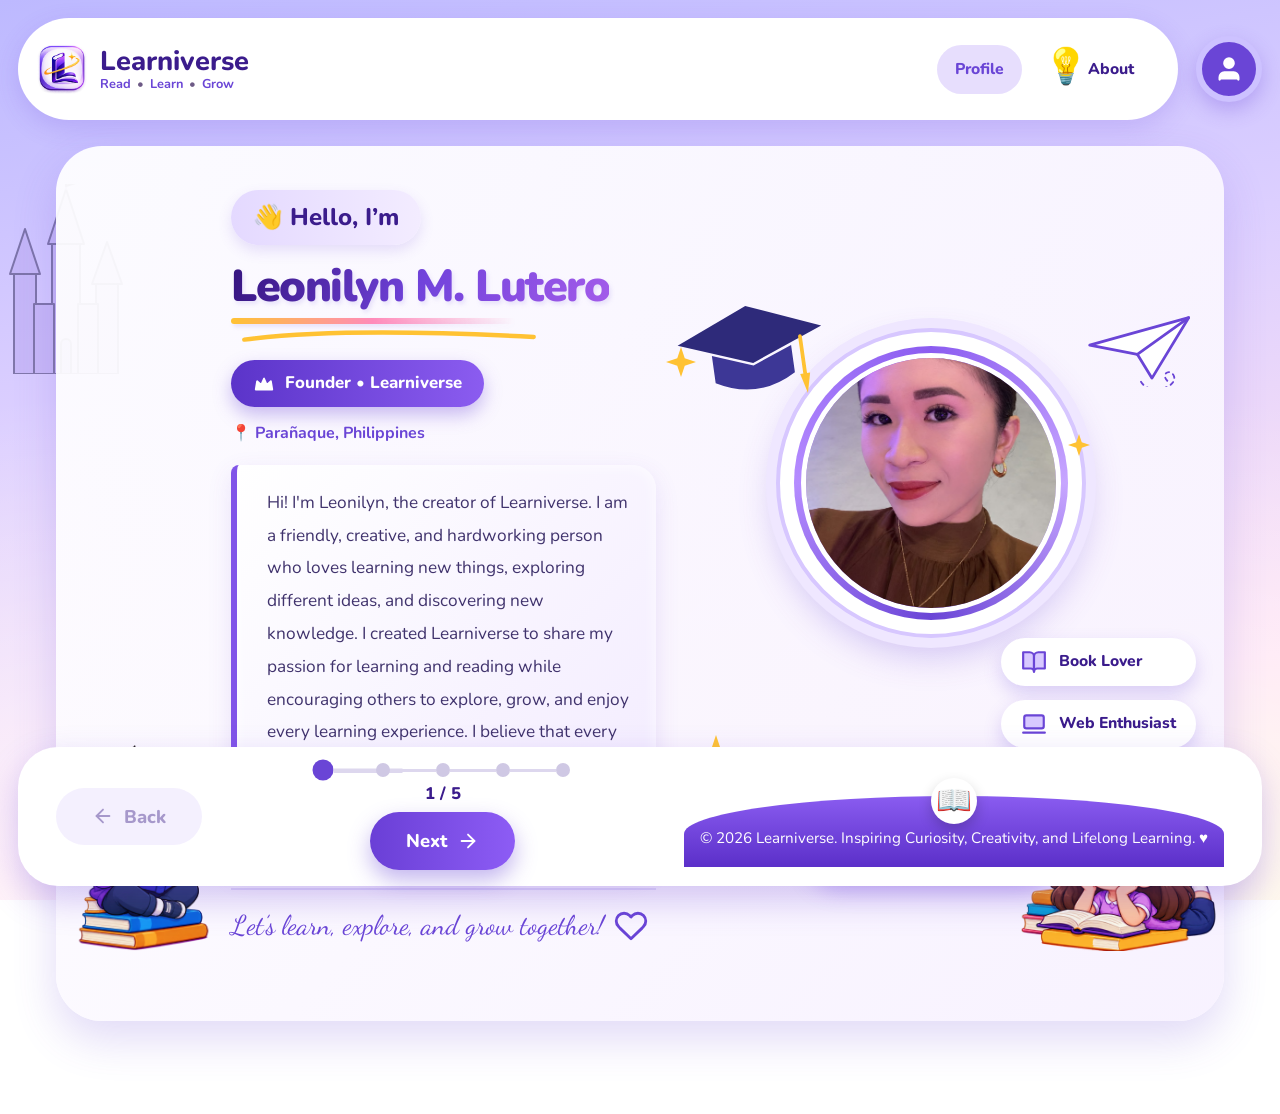
==== commit 32a62771: "Update print statement from 'Hello' to 'Goodbye'" ====
--- a/index.html
+++ b/index.html
@@ -223,21 +223,12 @@
       </div>
     </section>
 
-    <!-- 6. CONTACT -->
-    <section class="panel contact">
-      <h2>Let’s Connect</h2><svg class="swoosh sm" viewBox="0 0 340 20"><path d="M6 13 C 90 2, 220 4, 334 10" stroke="#ffc233" stroke-width="5" fill="none" stroke-linecap="round"/></svg>
-      <p class="intro">Interested in Learniverse or want to collaborate? I would love to hear from you.</p>
-      <!-- Replace with your real email address -->
-      <a href="mailto:your.email@example.com" class="btn primary">your.email@example.com</a>
-      <a href="store.html" class="btn soft">Visit Learniverse</a>
-    </section>
-
   </main>
 
   <!-- CONTROLS -->
   <div class="controls">
     <button class="btn soft" id="backBtn"><svg viewBox="0 0 24 24"><line x1="19" y1="12" x2="5" y2="12"/><polyline points="12 19 5 12 12 5"/></svg> Back</button>
-    <div class="mid"><div class="dots" id="dots"></div><span class="counter" id="counter">1 / 6</span></div>
+    <div class="mid"><div class="dots" id="dots"></div><span class="counter" id="counter">1 / 5</span>
     <button class="btn primary" id="nextBtn"><span id="nextLabel">Next</span> <svg viewBox="0 0 24 24"><line x1="5" y1="12" x2="19" y2="12"/><polyline points="12 5 19 12 12 19"/></svg></button>
   </div>
 
--- a/style.css
+++ b/style.css
@@ -545,3 +545,44 @@
         padding: 12px 22px;
     }
 }
+.visit-learniverse-btn {
+    position: absolute;
+    top: 470px; /* Moves button down to the HERE area */
+    left: 50%;
+    transform: translateX(-50%);
+
+    display: inline-flex;
+    align-items: center;
+    justify-content: center;
+    gap: 12px;
+
+    min-width: 220px;
+    padding: 15px 30px;
+
+    border: 3px solid white;
+    border-radius: 50px;
+
+    color: white;
+    text-decoration: none;
+    font-family: 'Nunito', sans-serif;
+    font-size: 16px;
+    font-weight: 800;
+
+    background: linear-gradient(
+        120deg,
+        #7041e8,
+        #bd55dc,
+        #f36caa,
+        #ffad69
+    );
+
+    background-size: 300% 300%;
+    box-shadow: 0 8px 22px rgba(112, 65, 232, .35);
+    animation: visitGradient 5s ease infinite;
+    transition: .3s ease;
+    z-index: 10;
+}
+
+.visit-learniverse-btn:hover {
+    transform: translateX(-50%) scale(1.08);
+}
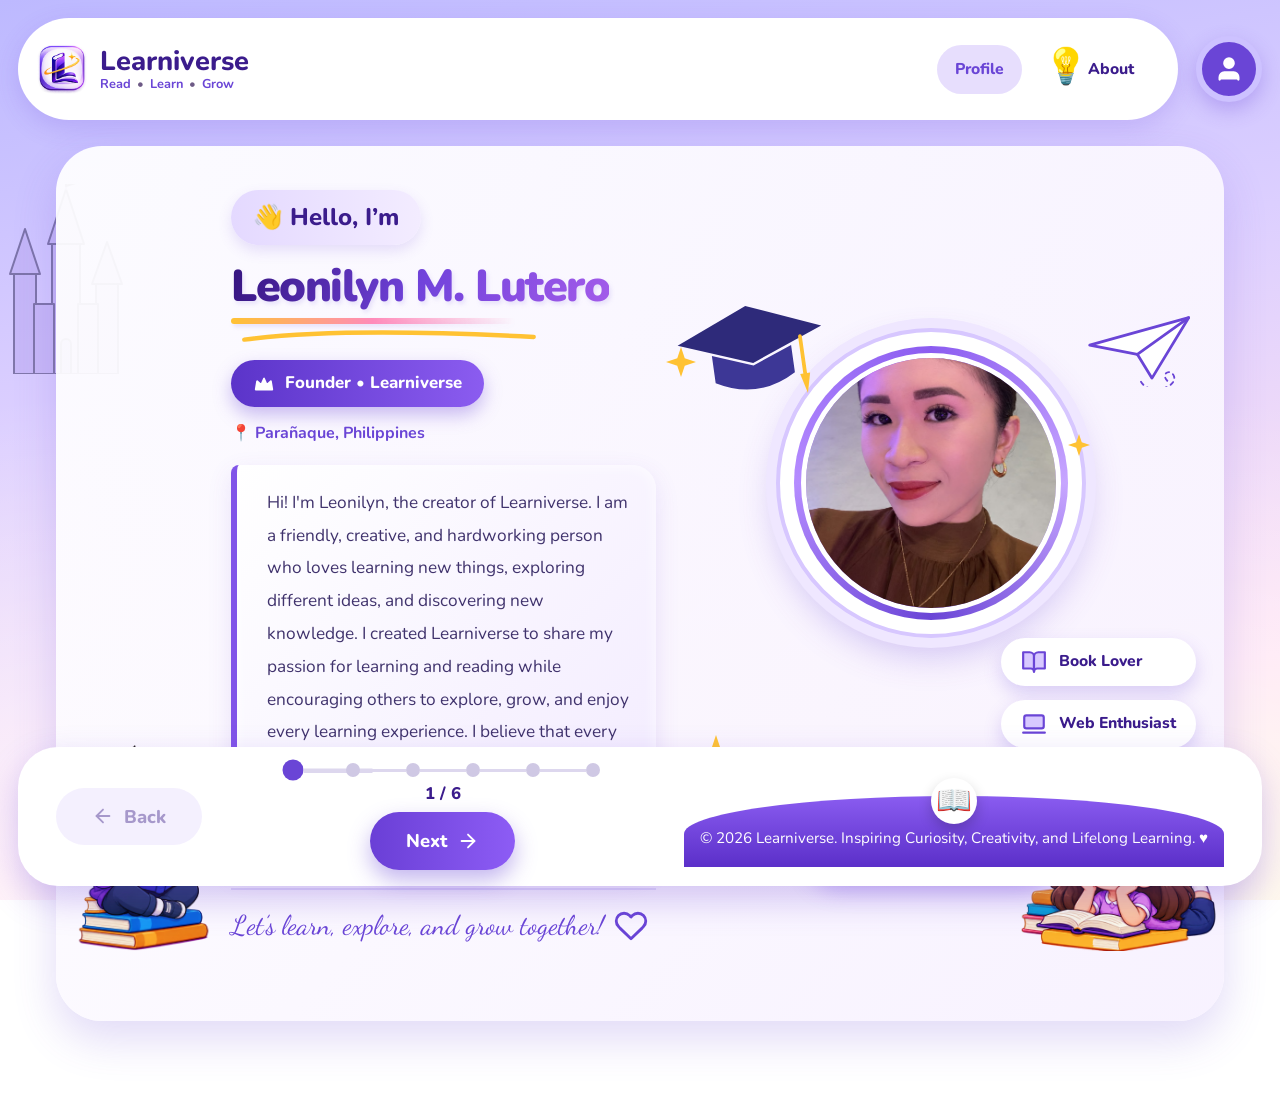
==== commit 94b11395: "Update print statement from 'Hello' to 'Goodbye'" ====
--- a/index.html
+++ b/index.html
@@ -224,11 +224,31 @@
     </section>
 
   </main>
-
+<!-- 6. CONTACT -->
+<section class="panel contact">
+  <h2>Let’s Connect</h2>
+  <svg class="swoosh sm" viewBox="0 0 340 20">
+    <path d="M6 13 C 90 2, 220 4, 334 10"
+          stroke="#ffc233" stroke-width="5"
+          fill="none" stroke-linecap="round"/>
+  </svg>
+
+  <p class="intro">
+    Interested in Learniverse or want to collaborate?
+    I would love to hear from you.
+  </p>
+
+  <a href="mailto:your.email@example.com" class="btn primary">
+    your.email@example.com
+  </a>
+
+  <a href="store.html" class="btn soft">Visit Learniverse</a>
+</section>
+  
   <!-- CONTROLS -->
   <div class="controls">
     <button class="btn soft" id="backBtn"><svg viewBox="0 0 24 24"><line x1="19" y1="12" x2="5" y2="12"/><polyline points="12 19 5 12 12 5"/></svg> Back</button>
-    <div class="mid"><div class="dots" id="dots"></div><span class="counter" id="counter">1 / 5</span>
+    <div class="mid"><div class="dots" id="dots"></div><span class="counter" id="counter">1 / 6</span>
     <button class="btn primary" id="nextBtn"><span id="nextLabel">Next</span> <svg viewBox="0 0 24 24"><line x1="5" y1="12" x2="19" y2="12"/><polyline points="12 5 19 12 12 19"/></svg></button>
   </div>
 
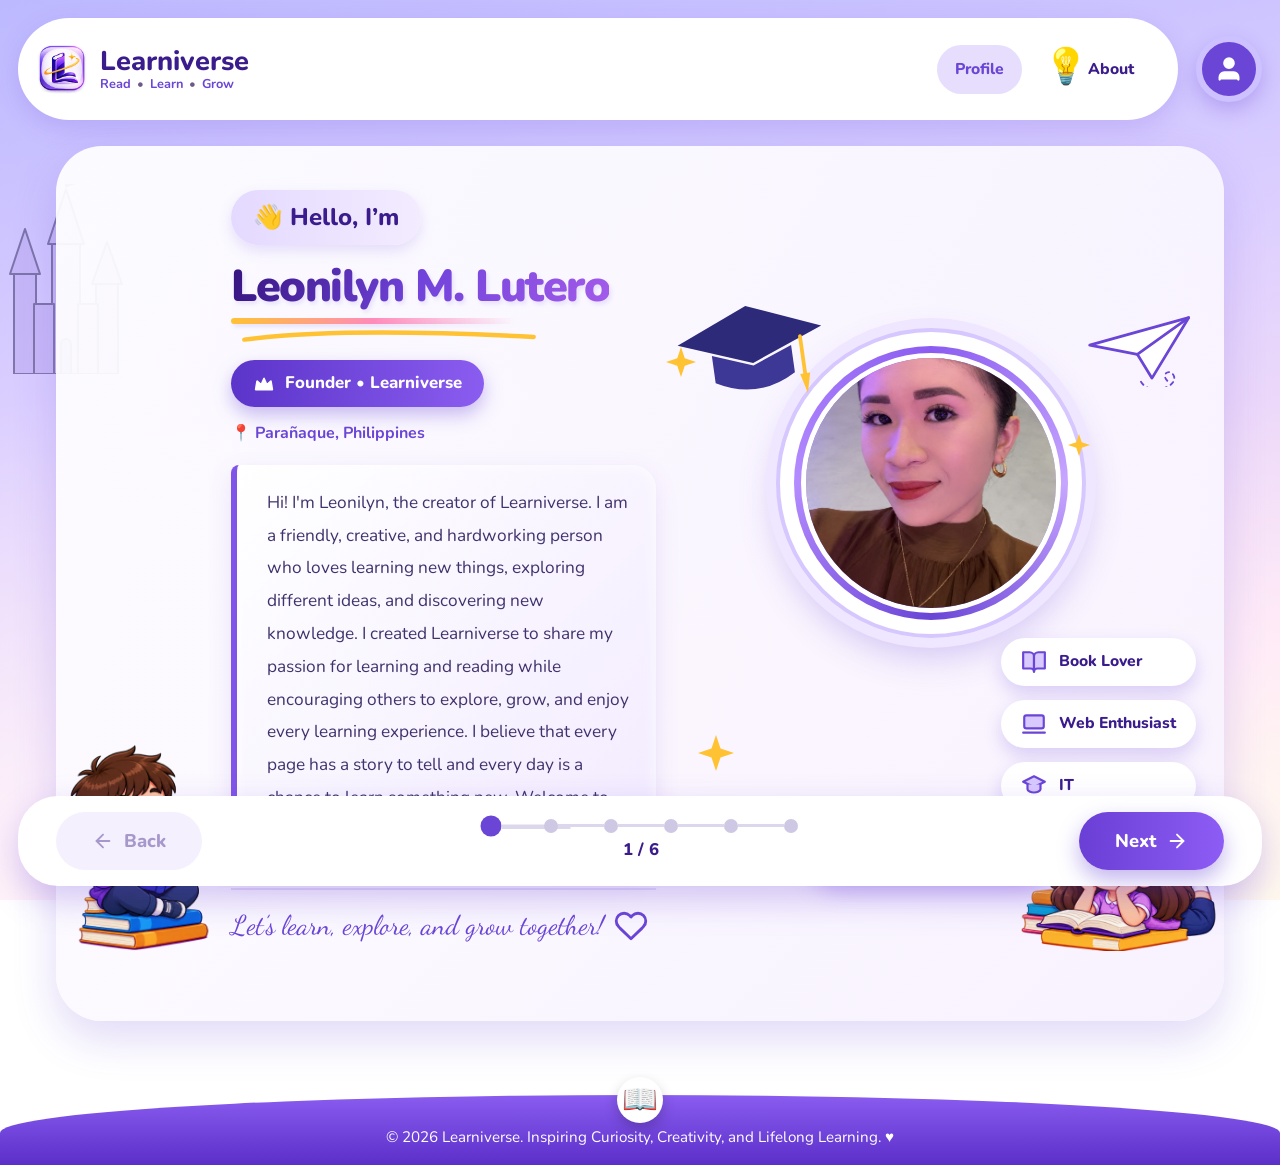
==== commit 63d54639: "Update fmt.Println message from 'Hello' to 'Goodbye'" ====
--- a/index.html
+++ b/index.html
@@ -223,32 +223,21 @@
       </div>
     </section>
 
+    <!-- 6. CONTACT -->
+    <section class="panel contact">
+      <h2>Let’s Connect</h2><svg class="swoosh sm" viewBox="0 0 340 20"><path d="M6 13 C 90 2, 220 4, 334 10" stroke="#ffc233" stroke-width="5" fill="none" stroke-linecap="round"/></svg>
+      <p class="intro">Interested in Learniverse or want to collaborate? I would love to hear from you.</p>
+      <!-- Replace with your real email address -->
+      <a href="mailto:your.email@example.com" class="btn primary">your.email@example.com</a>
+      <a href="store.html" class="btn soft">Visit Learniverse</a>
+    </section>
+
   </main>
-<!-- 6. CONTACT -->
-<section class="panel contact">
-  <h2>Let’s Connect</h2>
-  <svg class="swoosh sm" viewBox="0 0 340 20">
-    <path d="M6 13 C 90 2, 220 4, 334 10"
-          stroke="#ffc233" stroke-width="5"
-          fill="none" stroke-linecap="round"/>
-  </svg>
-
-  <p class="intro">
-    Interested in Learniverse or want to collaborate?
-    I would love to hear from you.
-  </p>
-
-  <a href="mailto:your.email@example.com" class="btn primary">
-    your.email@example.com
-  </a>
-
-  <a href="store.html" class="btn soft">Visit Learniverse</a>
-</section>
-  
+
   <!-- CONTROLS -->
   <div class="controls">
     <button class="btn soft" id="backBtn"><svg viewBox="0 0 24 24"><line x1="19" y1="12" x2="5" y2="12"/><polyline points="12 19 5 12 12 5"/></svg> Back</button>
-    <div class="mid"><div class="dots" id="dots"></div><span class="counter" id="counter">1 / 6</span>
+    <div class="mid"><div class="dots" id="dots"></div><span class="counter" id="counter">1 / 6</span></div>
     <button class="btn primary" id="nextBtn"><span id="nextLabel">Next</span> <svg viewBox="0 0 24 24"><line x1="5" y1="12" x2="19" y2="12"/><polyline points="12 5 19 12 12 19"/></svg></button>
   </div>
 
